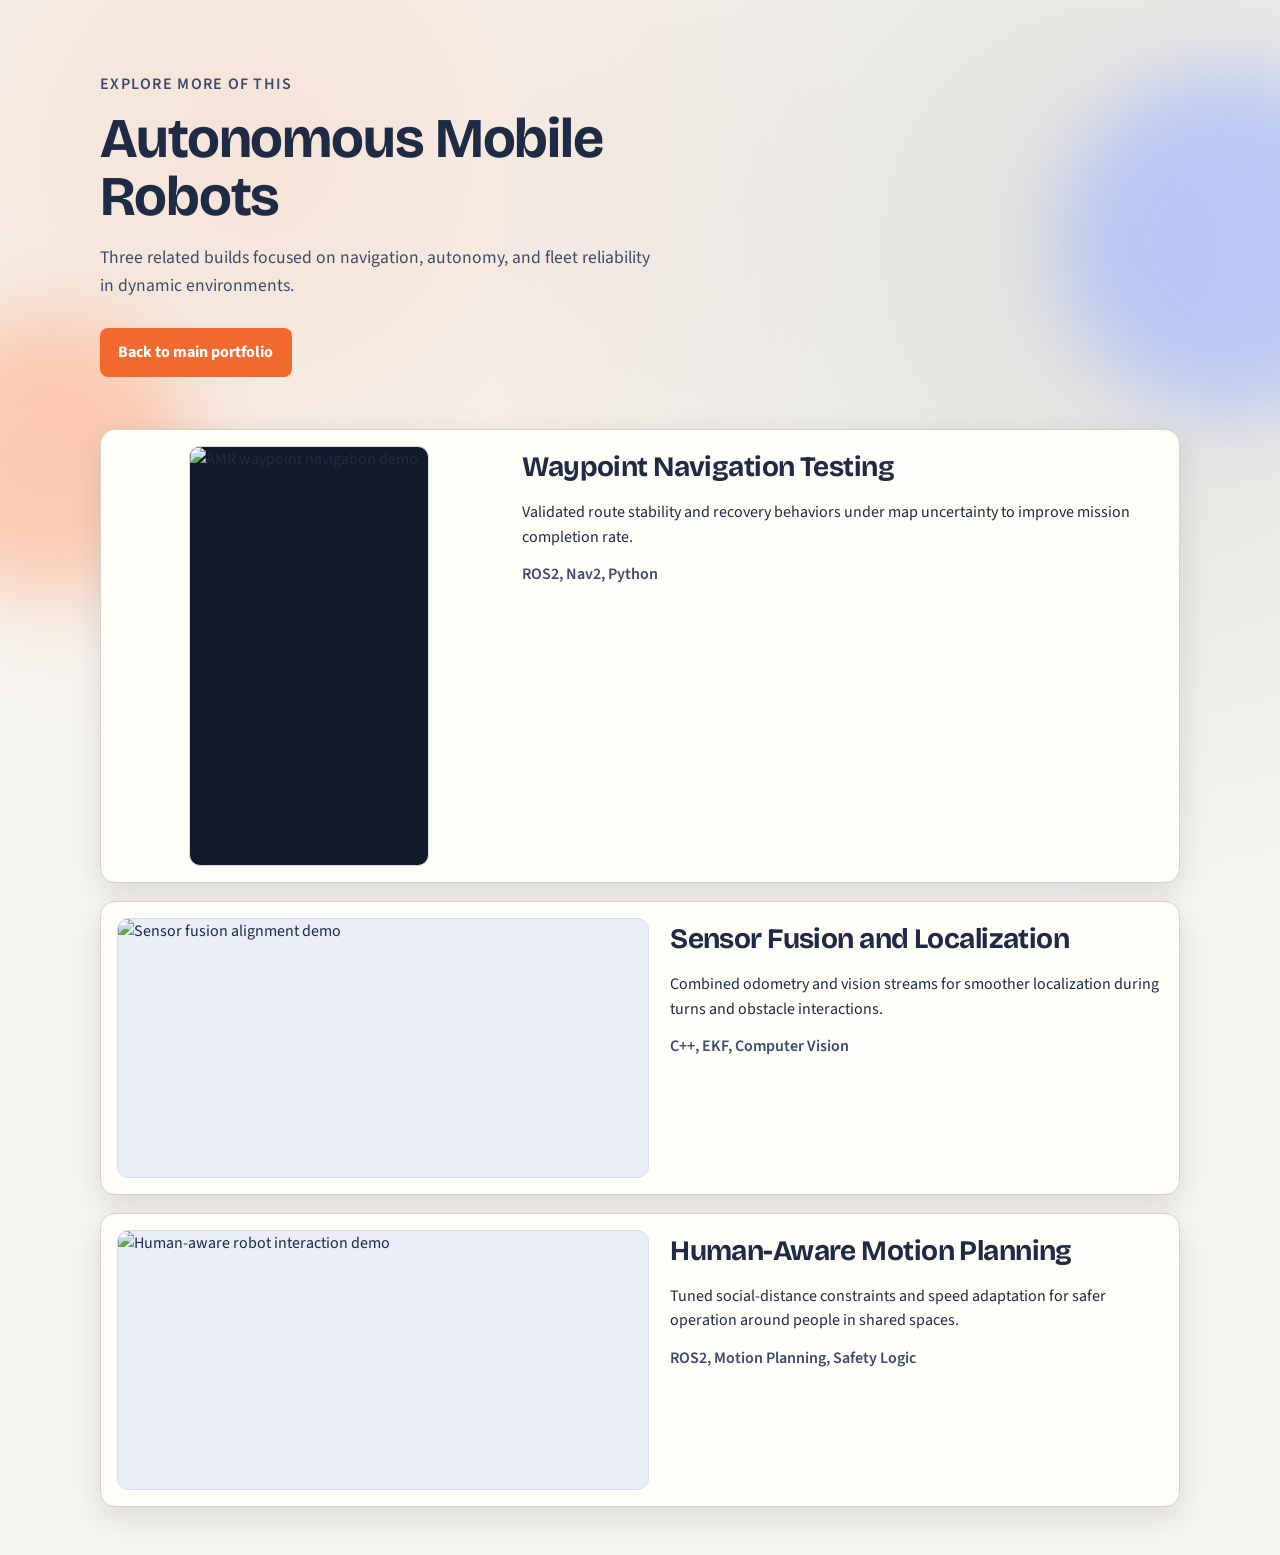
==== explore-amr.html @ bb1b942a "Added explore more links" ====
<!DOCTYPE html>
<html lang="en">
  <head>
    <meta charset="UTF-8" />
    <meta name="viewport" content="width=device-width, initial-scale=1.0" />
    <meta
      name="description"
      content="Related Autonomous Mobile Robots projects by Jorge Porcel."
    />
    <title>Explore More | Autonomous Mobile Robots</title>
    <link rel="preconnect" href="https://fonts.googleapis.com" />
    <link rel="preconnect" href="https://fonts.gstatic.com" crossorigin />
    <link
      href="https://fonts.googleapis.com/css2?family=Bricolage+Grotesque:wght@400;600;700;800&family=Source+Sans+3:wght@400;600&display=swap"
      rel="stylesheet"
    />
    <link rel="stylesheet" href="styles.css" />
  </head>
  <body>
    <div class="bg-orb orb-left" aria-hidden="true"></div>
    <div class="bg-orb orb-right" aria-hidden="true"></div>

    <header class="hero wrapper reveal">
      <p class="eyebrow">Explore more of this</p>
      <h1>Autonomous Mobile Robots</h1>
      <p class="intro">
        Three related builds focused on navigation, autonomy, and fleet reliability in dynamic environments.
      </p>
      <a class="cta" href="index.html">Back to main portfolio</a>
    </header>

    <main class="wrapper projects" id="projects">
      <article class="project-card project-card--portrait reveal">
        <img src="assets/AMR_Test.gif" alt="AMR waypoint navigation demo" loading="lazy" />
        <div class="project-content">
          <h2>Waypoint Navigation Testing</h2>
          <p>
            Validated route stability and recovery behaviors under map uncertainty to improve mission completion rate.
          </p>
          <p class="stack">ROS2, Nav2, Python</p>
        </div>
      </article>

      <article class="project-card reveal">
        <img src="assets/levelling.gif" alt="Sensor fusion alignment demo" loading="lazy" />
        <div class="project-content">
          <h2>Sensor Fusion and Localization</h2>
          <p>
            Combined odometry and vision streams for smoother localization during turns and obstacle interactions.
          </p>
          <p class="stack">C++, EKF, Computer Vision</p>
        </div>
      </article>

      <article class="project-card reveal">
        <img src="assets/face.gif" alt="Human-aware robot interaction demo" loading="lazy" />
        <div class="project-content">
          <h2>Human-Aware Motion Planning</h2>
          <p>
            Tuned social-distance constraints and speed adaptation for safer operation around people in shared spaces.
          </p>
          <p class="stack">ROS2, Motion Planning, Safety Logic</p>
        </div>
      </article>
    </main>

    <script>
      const observer = new IntersectionObserver(
        (entries) => {
          entries.forEach((entry) => {
            if (entry.isIntersecting) {
              entry.target.classList.add("in-view");
              observer.unobserve(entry.target);
            }
          });
        },
        { threshold: 0.2 }
      );

      document.querySelectorAll(".reveal").forEach((el, index) => {
        el.style.transitionDelay = `${Math.min(index * 90, 260)}ms`;
        observer.observe(el);
      });
    </script>
  </body>
</html>
---- styles.css ----
:root {
  --bg: #f6f4ef;
  --ink: #1f2a44;
  --ink-soft: #3c4b6d;
  --card: #fffdf7;
  --line: #d8d3c6;
  --accent: #f26a2e;
  --accent-dark: #cf4f18;
  --shadow: 0 10px 30px rgba(31, 42, 68, 0.12);
}

* {
  box-sizing: border-box;
}

html,
body {
  margin: 0;
  padding: 0;
}

body {
  font-family: "Source Sans 3", sans-serif;
  background:
    radial-gradient(circle at 20% 10%, rgba(242, 106, 46, 0.12), transparent 35%),
    radial-gradient(circle at 88% 16%, rgba(31, 42, 68, 0.1), transparent 38%),
    var(--bg);
  color: var(--ink);
  line-height: 1.55;
  overflow-x: hidden;
}

.wrapper {
  width: min(1080px, 92vw);
  margin: 0 auto;
}

.bg-orb {
  position: fixed;
  z-index: -1;
  border-radius: 999px;
  filter: blur(36px);
  opacity: 0.6;
}

.orb-left {
  width: 280px;
  height: 280px;
  left: -90px;
  top: 35vh;
  background: #ffb38f;
}

.orb-right {
  width: 340px;
  height: 340px;
  right: -120px;
  top: 8vh;
  background: #9fb6ff;
}

.hero {
  padding: 4.5rem 0 2.5rem;
}

.eyebrow {
  margin: 0 0 0.8rem;
  text-transform: uppercase;
  letter-spacing: 0.08em;
  font-weight: 600;
  color: var(--ink-soft);
}

h1,
h2 {
  font-family: "Bricolage Grotesque", sans-serif;
  margin: 0;
  letter-spacing: -0.02em;
}

h1 {
  font-size: clamp(2rem, 5vw, 3.5rem);
  max-width: 18ch;
  line-height: 1.04;
}

.intro {
  max-width: 62ch;
  margin: 1.15rem 0 1.8rem;
  color: var(--ink-soft);
  font-size: 1.1rem;
}

.cta {
  display: inline-block;
  background: var(--accent);
  color: #fff;
  text-decoration: none;
  font-weight: 700;
  padding: 0.75rem 1.15rem;
  border-radius: 0.5rem;
  transition: transform 180ms ease, background-color 180ms ease;
}

.cta:hover {
  transform: translateY(-2px);
  background: var(--accent-dark);
}

.projects {
  display: grid;
  gap: 1.1rem;
  padding: 0.8rem 0 3rem;
}

.project-card {
  display: grid;
  grid-template-columns: 1.08fr 1fr;
  gap: 1.3rem;
  background: var(--card);
  border: 1px solid var(--line);
  border-radius: 0.95rem;
  padding: 1rem;
  box-shadow: var(--shadow);
}

.project-card img {
  width: 100%;
  height: 260px;
  object-fit: cover;
  border-radius: 0.7rem;
  border: 1px solid #d5deef;
  background: #e8edf8;
}

.project-card--portrait {
  grid-template-columns: 0.75fr 1.25fr;
}

.project-card--portrait img {
  width: min(100%, 240px);
  height: 420px;
  justify-self: center;
  object-fit: contain;
  background: #111827;
}

.project-content h2 {
  font-size: clamp(1.35rem, 2.2vw, 1.85rem);
  margin-bottom: 0.65rem;
}

.project-content p {
  margin: 0 0 0.78rem;
}

.stack {
  color: var(--ink-soft);
  font-weight: 600;
}

.project-content a,
.footer a {
  color: #163f9a;
  font-weight: 700;
}

.footer {
  border-top: 1px solid var(--line);
  padding: 1.2rem 0 2.5rem;
  color: var(--ink-soft);
}

.reveal {
  opacity: 0;
  transform: translateY(20px);
  transition: opacity 540ms ease, transform 540ms ease;
}

.reveal.in-view {
  opacity: 1;
  transform: translateY(0);
}

@media (max-width: 860px) {
  .project-card {
    grid-template-columns: 1fr;
  }

  .project-card img {
    height: 230px;
  }

  .project-card--portrait img {
    width: min(100%, 280px);
    height: 380px;
  }
}

@media (max-width: 520px) {
  .hero {
    padding-top: 3.3rem;
  }

  .project-card {
    padding: 0.8rem;
    gap: 0.9rem;
  }

  .project-card img {
    height: 200px;
  }

  .project-card--portrait img {
    width: min(100%, 240px);
    height: 320px;
  }
}
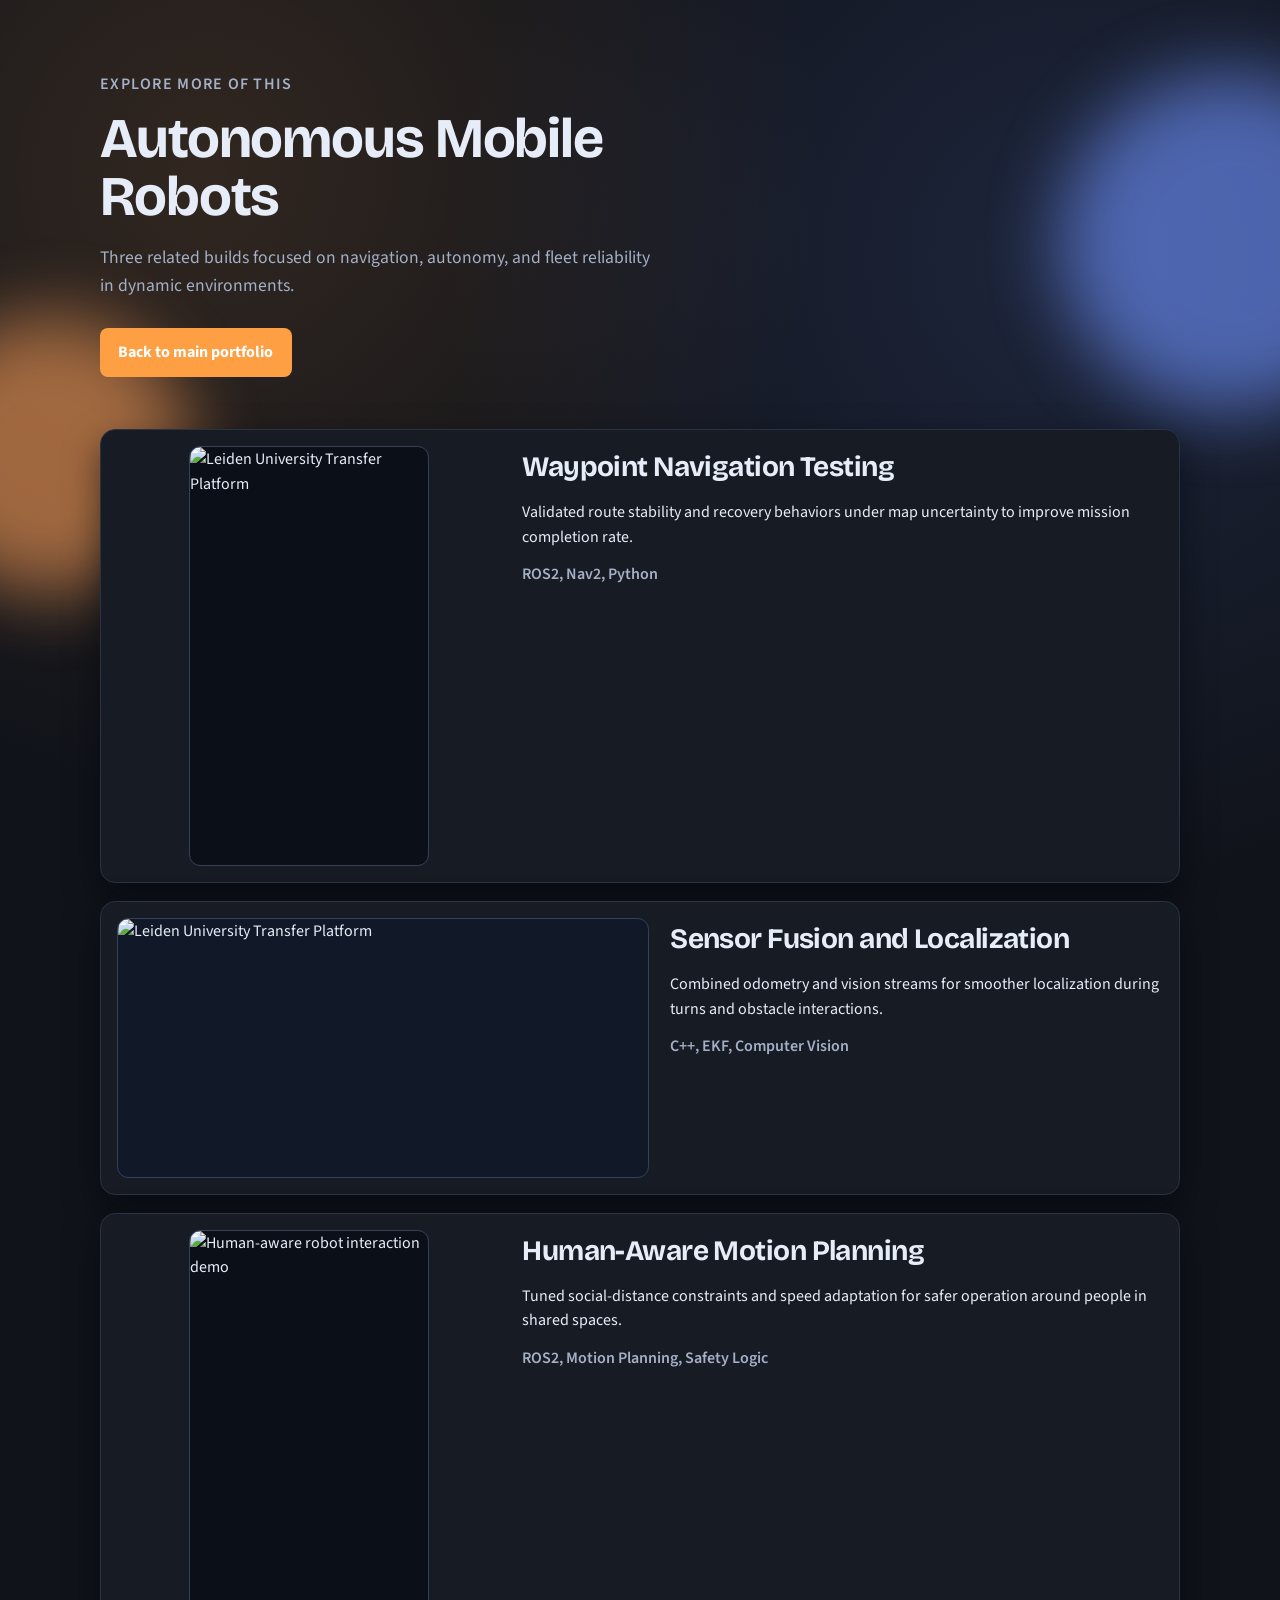
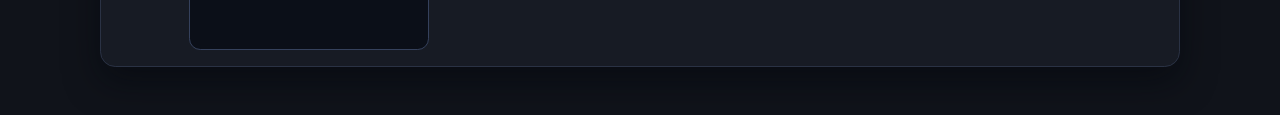
==== commit 78c6f981: "Dark Theme Correct gifs" ====
--- a/explore-amr.html
+++ b/explore-amr.html
@@ -31,7 +31,7 @@
 
     <main class="wrapper projects" id="projects">
       <article class="project-card project-card--portrait reveal">
-        <img src="assets/AMR_Test.gif" alt="AMR waypoint navigation demo" loading="lazy" />
+        <img src="assets/amrTests.gif" alt="Leiden University Transfer Platform" loading="lazy" />
         <div class="project-content">
           <h2>Waypoint Navigation Testing</h2>
           <p>
@@ -42,7 +42,7 @@
       </article>
 
       <article class="project-card reveal">
-        <img src="assets/levelling.gif" alt="Sensor fusion alignment demo" loading="lazy" />
+        <img src="assets/Leiden.gif" alt="Leiden University Transfer Platform" loading="lazy" />
         <div class="project-content">
           <h2>Sensor Fusion and Localization</h2>
           <p>
@@ -52,8 +52,8 @@
         </div>
       </article>
 
-      <article class="project-card reveal">
-        <img src="assets/face.gif" alt="Human-aware robot interaction demo" loading="lazy" />
+      <article class="project-card project-card--portrait reveal">
+        <img src="assets/AMR_SmartCart.gif" alt="Human-aware robot interaction demo" loading="lazy" />
         <div class="project-content">
           <h2>Human-Aware Motion Planning</h2>
           <p>
--- a/styles.css
+++ b/styles.css
@@ -1,12 +1,13 @@
 :root {
-  --bg: #f6f4ef;
-  --ink: #1f2a44;
-  --ink-soft: #3c4b6d;
-  --card: #fffdf7;
-  --line: #d8d3c6;
-  --accent: #f26a2e;
-  --accent-dark: #cf4f18;
-  --shadow: 0 10px 30px rgba(31, 42, 68, 0.12);
+  --bg: #10131a;
+  --ink: #e7edf8;
+  --ink-soft: #a4b0c7;
+  --card: #171b24;
+  --line: #2a3244;
+  --accent: #ff9f43;
+  --accent-dark: #f18921;
+  --link: #7cb7ff;
+  --shadow: 0 14px 34px rgba(4, 7, 12, 0.55);
 }
 
 * {
@@ -22,8 +23,8 @@
 body {
   font-family: "Source Sans 3", sans-serif;
   background:
-    radial-gradient(circle at 20% 10%, rgba(242, 106, 46, 0.12), transparent 35%),
-    radial-gradient(circle at 88% 16%, rgba(31, 42, 68, 0.1), transparent 38%),
+    radial-gradient(circle at 16% 10%, rgba(255, 159, 67, 0.14), transparent 33%),
+    radial-gradient(circle at 84% 15%, rgba(108, 143, 255, 0.15), transparent 35%),
     var(--bg);
   color: var(--ink);
   line-height: 1.55;
@@ -48,7 +49,7 @@
   height: 280px;
   left: -90px;
   top: 35vh;
-  background: #ffb38f;
+  background: #f79c58;
 }
 
 .orb-right {
@@ -56,7 +57,7 @@
   height: 340px;
   right: -120px;
   top: 8vh;
-  background: #9fb6ff;
+  background: #6f93ff;
 }
 
 .hero {
@@ -129,8 +130,8 @@
   height: 260px;
   object-fit: cover;
   border-radius: 0.7rem;
-  border: 1px solid #d5deef;
-  background: #e8edf8;
+  border: 1px solid #35415c;
+  background: #111827;
 }
 
 .project-card--portrait {
@@ -142,7 +143,7 @@
   height: 420px;
   justify-self: center;
   object-fit: contain;
-  background: #111827;
+  background: #0b0f18;
 }
 
 .project-content h2 {
@@ -161,8 +162,14 @@
 
 .project-content a,
 .footer a {
-  color: #163f9a;
+  color: var(--link);
   font-weight: 700;
+  text-underline-offset: 2px;
+}
+
+.project-content a:hover,
+.footer a:hover {
+  color: #a8ccff;
 }
 
 .footer {
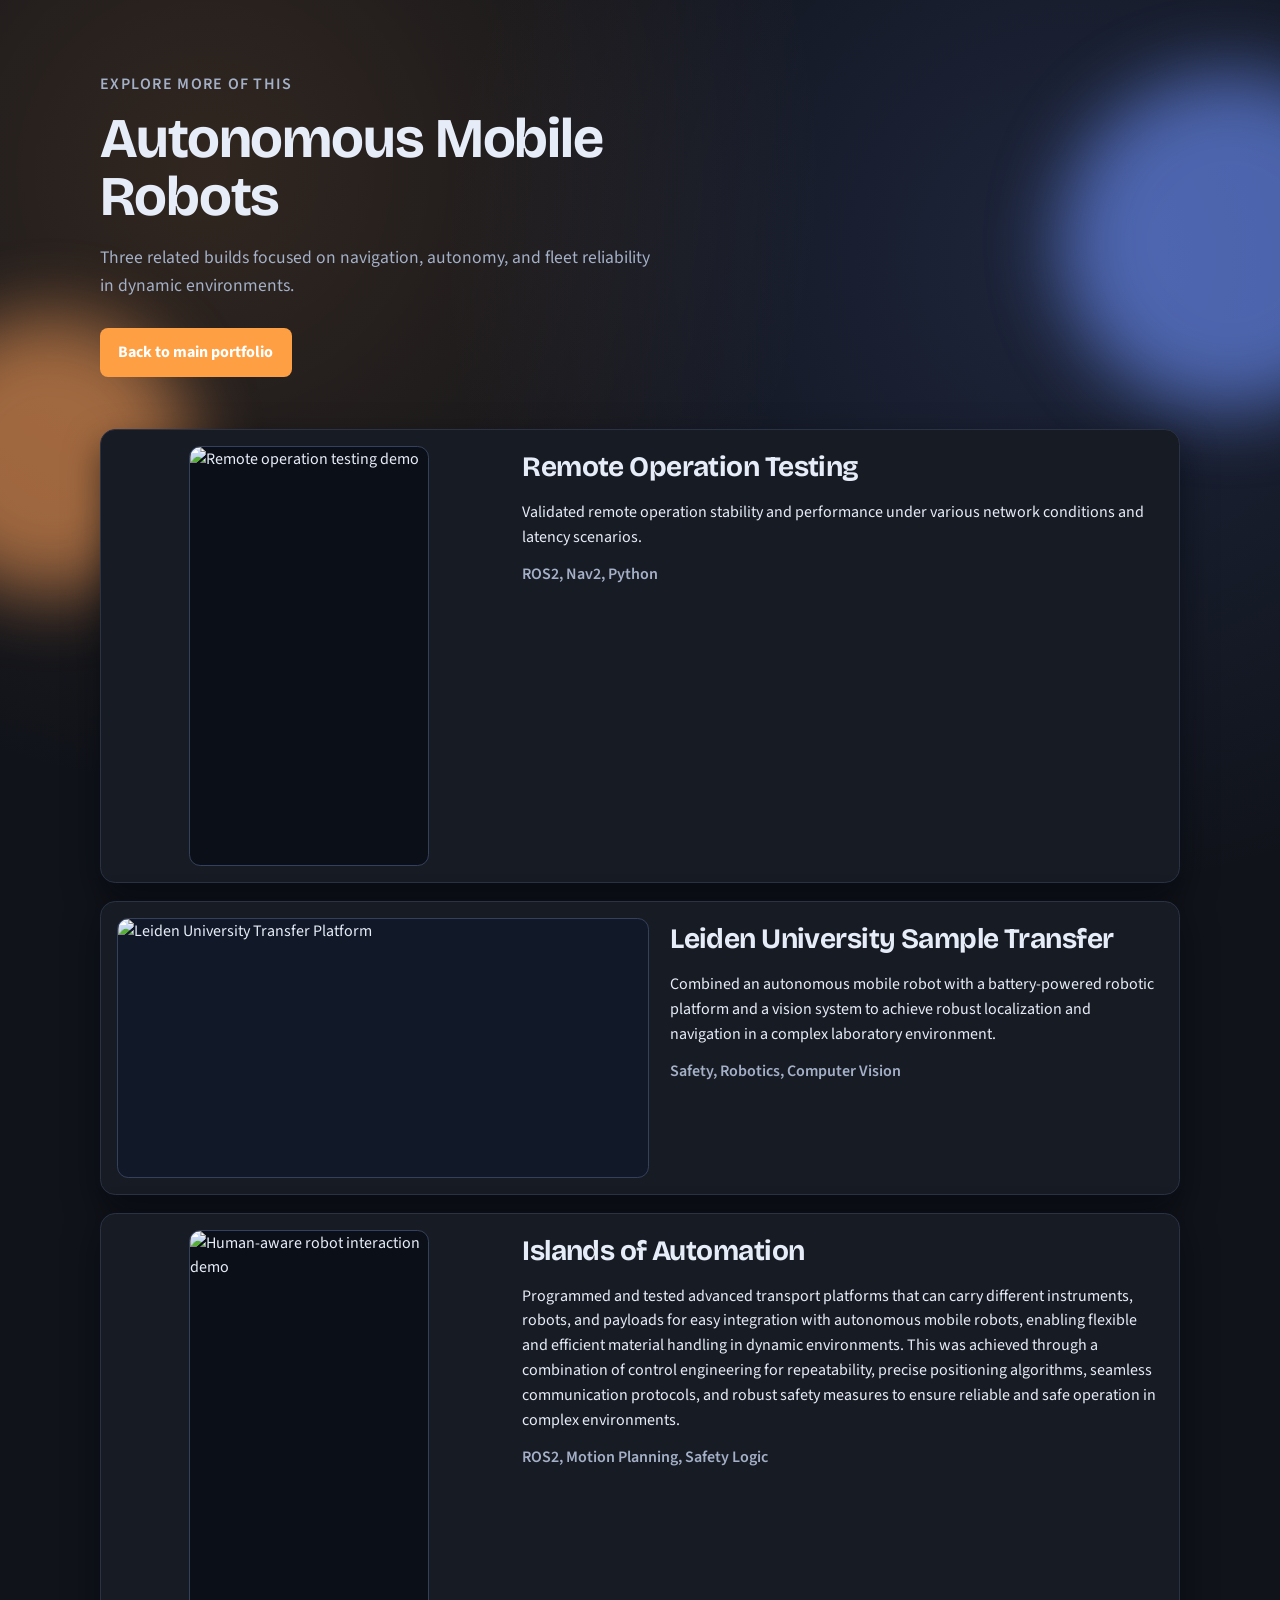
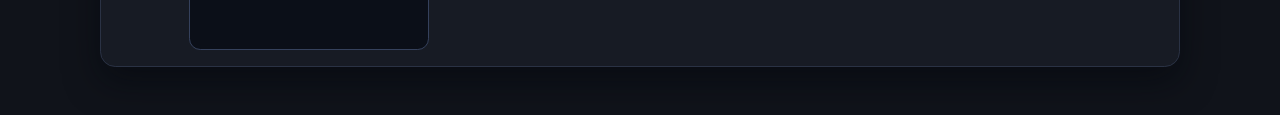
==== commit 0ab06f1b: "Corrected Text, First Version" ====
--- a/explore-amr.html
+++ b/explore-amr.html
@@ -31,11 +31,11 @@
 
     <main class="wrapper projects" id="projects">
       <article class="project-card project-card--portrait reveal">
-        <img src="assets/amrTests.gif" alt="Leiden University Transfer Platform" loading="lazy" />
+        <img src="assets/amrTests.gif" alt="Remote operation testing demo" loading="lazy" />
         <div class="project-content">
-          <h2>Waypoint Navigation Testing</h2>
+          <h2>Remote Operation Testing</h2>
           <p>
-            Validated route stability and recovery behaviors under map uncertainty to improve mission completion rate.
+            Validated remote operation stability and performance under various network conditions and latency scenarios.
           </p>
           <p class="stack">ROS2, Nav2, Python</p>
         </div>
@@ -44,20 +44,27 @@
       <article class="project-card reveal">
         <img src="assets/Leiden.gif" alt="Leiden University Transfer Platform" loading="lazy" />
         <div class="project-content">
-          <h2>Sensor Fusion and Localization</h2>
+          <h2>Leiden University Sample Transfer</h2>
           <p>
-            Combined odometry and vision streams for smoother localization during turns and obstacle interactions.
+            Combined an autonomous mobile robot with a battery-powered robotic platform and a
+            vision system to achieve robust localization and navigation in a complex laboratory
+            environment.
           </p>
-          <p class="stack">C++, EKF, Computer Vision</p>
+          <p class="stack">Safety, Robotics, Computer Vision</p>
         </div>
       </article>
 
       <article class="project-card project-card--portrait reveal">
         <img src="assets/AMR_SmartCart.gif" alt="Human-aware robot interaction demo" loading="lazy" />
         <div class="project-content">
-          <h2>Human-Aware Motion Planning</h2>
+          <h2>Islands of Automation</h2>
           <p>
-            Tuned social-distance constraints and speed adaptation for safer operation around people in shared spaces.
+            Programmed and tested advanced transport platforms that can carry different
+            instruments, robots, and payloads for easy integration with autonomous mobile robots,
+            enabling flexible and efficient material handling in dynamic environments. This was
+            achieved through a combination of control engineering for repeatability, precise
+            positioning algorithms, seamless communication protocols, and robust safety measures
+            to ensure reliable and safe operation in complex environments.
           </p>
           <p class="stack">ROS2, Motion Planning, Safety Logic</p>
         </div>
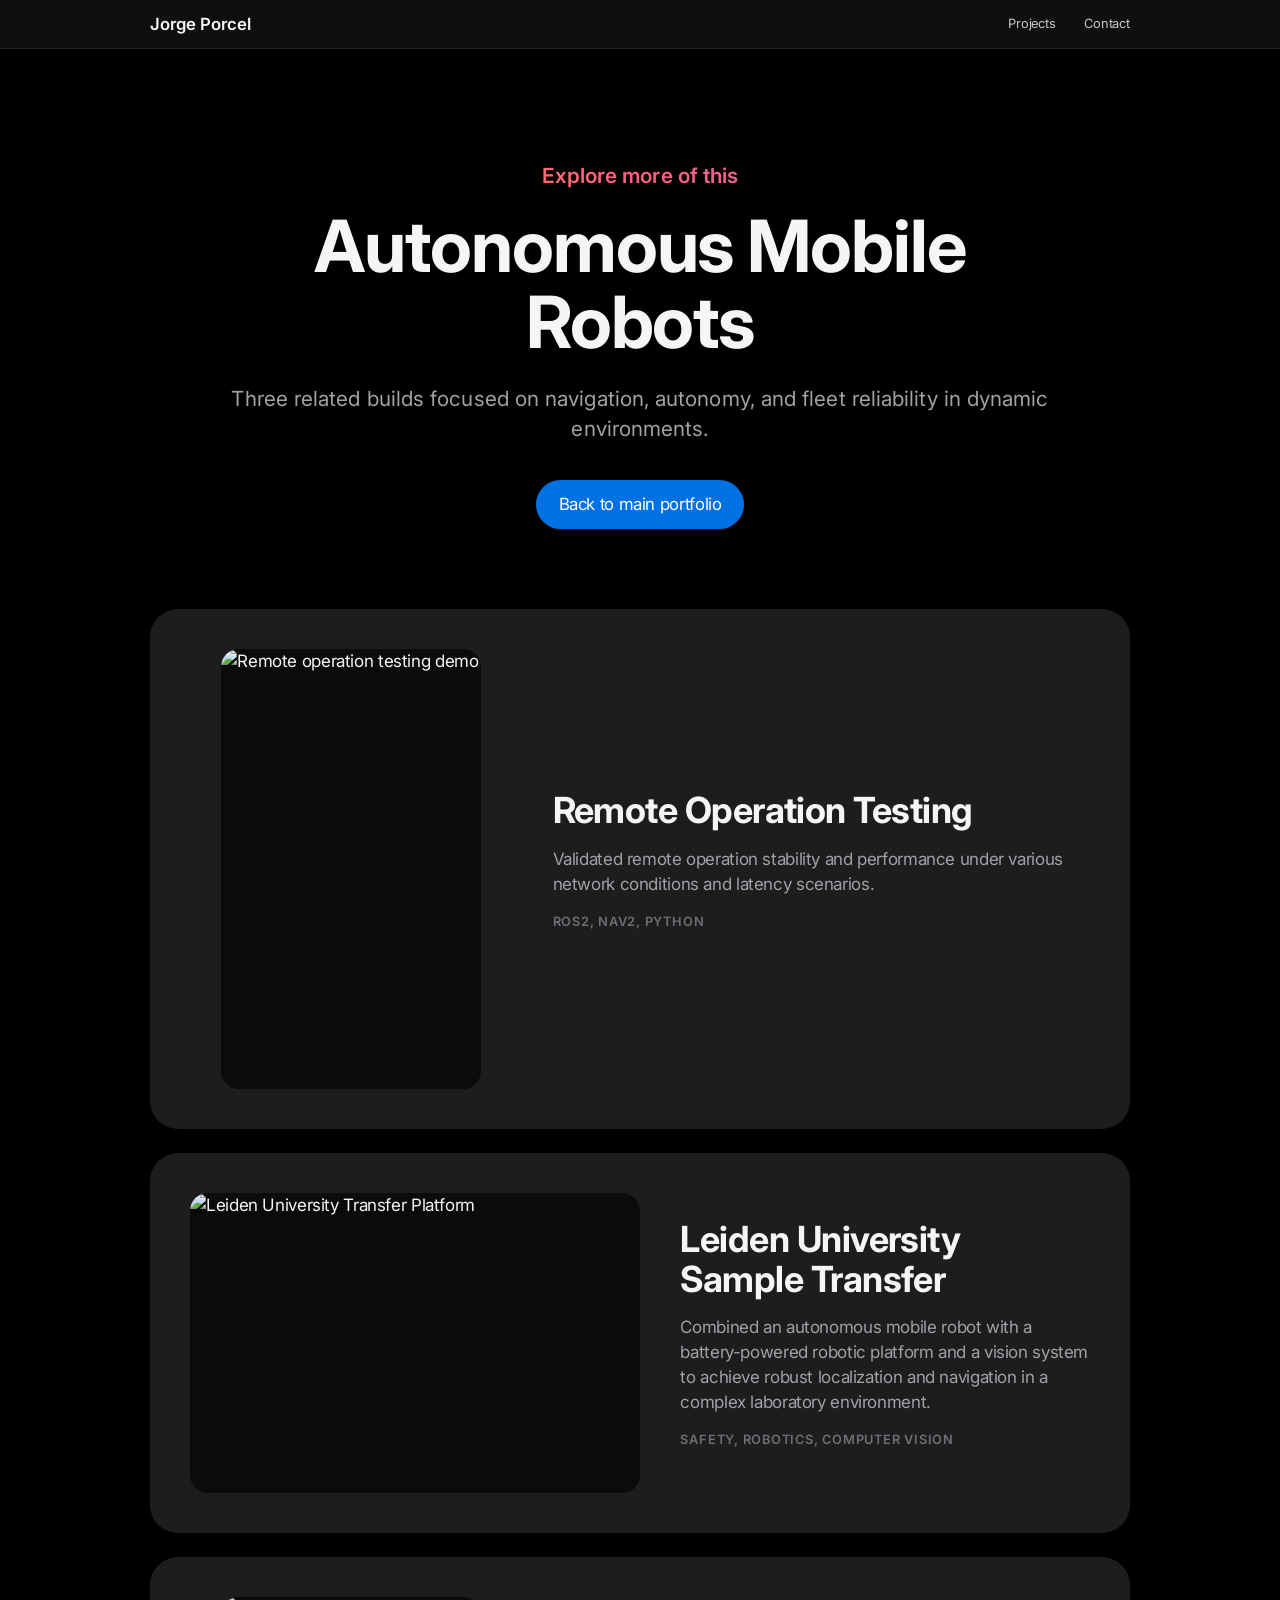
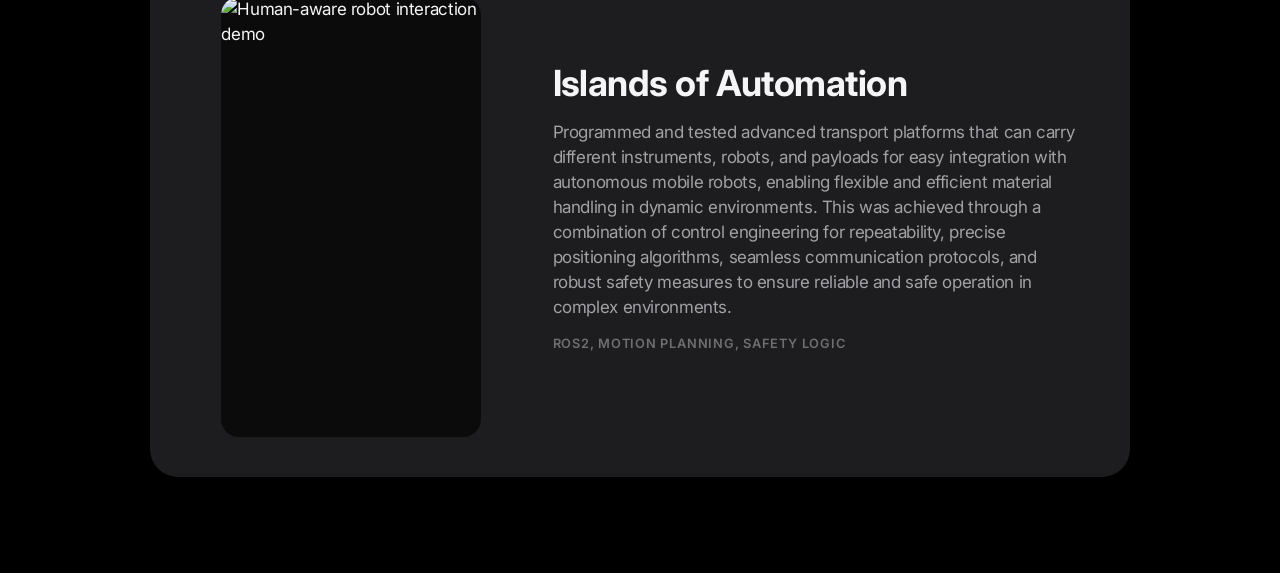
==== commit 128e38fe: "Apple-style redesign: frosted nav, centered hero, rounded cards Co-Authored-By: Claude Opus 5.5 <nor" ====
--- a/explore-amr.html
+++ b/explore-amr.html
@@ -11,14 +11,21 @@
     <link rel="preconnect" href="https://fonts.googleapis.com" />
     <link rel="preconnect" href="https://fonts.gstatic.com" crossorigin />
     <link
-      href="https://fonts.googleapis.com/css2?family=Bricolage+Grotesque:wght@400;600;700;800&family=Source+Sans+3:wght@400;600&display=swap"
+      href="https://fonts.googleapis.com/css2?family=Inter:wght@400;500;600;700&display=swap"
       rel="stylesheet"
     />
     <link rel="stylesheet" href="styles.css" />
   </head>
   <body>
-    <div class="bg-orb orb-left" aria-hidden="true"></div>
-    <div class="bg-orb orb-right" aria-hidden="true"></div>
+    <nav class="nav" aria-label="Main">
+      <div class="wrapper nav-inner">
+        <a class="nav-brand" href="index.html">Jorge Porcel</a>
+        <div class="nav-links">
+          <a href="index.html#projects">Projects</a>
+          <a href="mailto:geogeporcel@gmail.com">Contact</a>
+        </div>
+      </div>
+    </nav>
 
     <header class="hero wrapper reveal">
       <p class="eyebrow">Explore more of this</p>
--- a/styles.css
+++ b/styles.css
@@ -1,17 +1,27 @@
 :root {
-  --bg: #10131a;
-  --ink: #e7edf8;
-  --ink-soft: #a4b0c7;
-  --card: #171b24;
-  --line: #2a3244;
-  --accent: #ff9f43;
-  --accent-dark: #f18921;
-  --link: #7cb7ff;
-  --shadow: 0 14px 34px rgba(4, 7, 12, 0.55);
+  --bg: #000;
+  --ink: #f5f5f7;
+  --ink-soft: #a1a1a6;
+  --ink-faint: #6e6e73;
+  --card: #1d1d1f;
+  --card-hover: #232325;
+  --line: rgba(255, 255, 255, 0.08);
+  --accent: #0071e3;
+  --accent-hover: #0077ed;
+  --link: #2997ff;
+  --nav-bg: rgba(22, 22, 23, 0.72);
+  --ease: cubic-bezier(0.28, 0.11, 0.32, 1);
+  --font: -apple-system, BlinkMacSystemFont, "SF Pro Display", "SF Pro Text", "Inter",
+    "Helvetica Neue", "Segoe UI", Arial, sans-serif;
 }
 
 * {
   box-sizing: border-box;
+}
+
+html {
+  scroll-behavior: smooth;
+  scroll-padding-top: 64px;
 }
 
 html,
@@ -21,75 +31,104 @@
 }
 
 body {
-  font-family: "Source Sans 3", sans-serif;
-  background:
-    radial-gradient(circle at 16% 10%, rgba(255, 159, 67, 0.14), transparent 33%),
-    radial-gradient(circle at 84% 15%, rgba(108, 143, 255, 0.15), transparent 35%),
-    var(--bg);
+  font-family: var(--font);
+  background: var(--bg);
   color: var(--ink);
-  line-height: 1.55;
+  font-size: 17px;
+  line-height: 1.47;
+  letter-spacing: -0.022em;
+  -webkit-font-smoothing: antialiased;
+  -moz-osx-font-smoothing: grayscale;
   overflow-x: hidden;
 }
 
 .wrapper {
-  width: min(1080px, 92vw);
+  width: min(980px, calc(100% - 44px));
   margin: 0 auto;
 }
 
-.bg-orb {
-  position: fixed;
-  z-index: -1;
-  border-radius: 999px;
-  filter: blur(36px);
-  opacity: 0.6;
-}
-
-.orb-left {
-  width: 280px;
-  height: 280px;
-  left: -90px;
-  top: 35vh;
-  background: #f79c58;
-}
-
-.orb-right {
-  width: 340px;
-  height: 340px;
-  right: -120px;
-  top: 8vh;
-  background: #6f93ff;
-}
-
+/* Frosted navigation bar */
+.nav {
+  position: sticky;
+  top: 0;
+  z-index: 100;
+  background: var(--nav-bg);
+  backdrop-filter: saturate(180%) blur(20px);
+  -webkit-backdrop-filter: saturate(180%) blur(20px);
+  border-bottom: 1px solid var(--line);
+}
+
+.nav-inner {
+  display: flex;
+  align-items: center;
+  justify-content: space-between;
+  height: 48px;
+}
+
+.nav-brand {
+  color: var(--ink);
+  text-decoration: none;
+  font-weight: 600;
+  font-size: 1.05rem;
+  letter-spacing: -0.01em;
+}
+
+.nav-links {
+  display: flex;
+  gap: 1.75rem;
+}
+
+.nav-links a {
+  color: var(--ink);
+  opacity: 0.8;
+  text-decoration: none;
+  font-size: 0.8rem;
+  letter-spacing: -0.01em;
+  transition: opacity 200ms var(--ease);
+}
+
+.nav-links a:hover {
+  opacity: 1;
+}
+
+/* Hero */
 .hero {
-  padding: 4.5rem 0 2.5rem;
+  padding: 7rem 0 5rem;
+  text-align: center;
 }
 
 .eyebrow {
-  margin: 0 0 0.8rem;
-  text-transform: uppercase;
-  letter-spacing: 0.08em;
+  margin: 0 0 1rem;
+  font-size: 1.3rem;
   font-weight: 600;
-  color: var(--ink-soft);
+  letter-spacing: 0.004em;
+  background: linear-gradient(90deg, #ff9f43, #ff5e7e 50%, #a879ff);
+  -webkit-background-clip: text;
+  background-clip: text;
+  color: transparent;
 }
 
 h1,
 h2 {
-  font-family: "Bricolage Grotesque", sans-serif;
   margin: 0;
-  letter-spacing: -0.02em;
+  font-weight: 700;
+  letter-spacing: -0.015em;
 }
 
 h1 {
-  font-size: clamp(2rem, 5vw, 3.5rem);
+  font-size: clamp(2.5rem, 6vw, 4.5rem);
+  line-height: 1.06;
   max-width: 18ch;
-  line-height: 1.04;
+  margin: 0 auto;
 }
 
 .intro {
-  max-width: 62ch;
-  margin: 1.15rem 0 1.8rem;
+  max-width: 40em;
+  margin: 1.5rem auto 2.25rem;
   color: var(--ink-soft);
-  font-size: 1.1rem;
+  font-size: clamp(1.1rem, 1.8vw, 1.3rem);
+  line-height: 1.45;
+  letter-spacing: 0.004em;
 }
 
 .cta {
@@ -97,41 +136,55 @@
   background: var(--accent);
   color: #fff;
   text-decoration: none;
-  font-weight: 700;
-  padding: 0.75rem 1.15rem;
-  border-radius: 0.5rem;
-  transition: transform 180ms ease, background-color 180ms ease;
+  font-size: 1.05rem;
+  font-weight: 400;
+  padding: 0.75rem 1.4rem;
+  border-radius: 980px;
+  transition: background-color 200ms var(--ease), transform 200ms var(--ease);
 }
 
 .cta:hover {
-  transform: translateY(-2px);
-  background: var(--accent-dark);
-}
-
+  background: var(--accent-hover);
+}
+
+.cta:active {
+  transform: scale(0.97);
+}
+
+/* Project cards */
 .projects {
   display: grid;
-  gap: 1.1rem;
-  padding: 0.8rem 0 3rem;
+  gap: 1.5rem;
+  padding: 0 0 6rem;
 }
 
 .project-card {
   display: grid;
-  grid-template-columns: 1.08fr 1fr;
-  gap: 1.3rem;
+  grid-template-columns: 1.1fr 1fr;
+  align-items: center;
+  gap: 2.5rem;
   background: var(--card);
-  border: 1px solid var(--line);
-  border-radius: 0.95rem;
-  padding: 1rem;
-  box-shadow: var(--shadow);
+  border-radius: 28px;
+  padding: 2.5rem;
+  overflow: hidden;
+  transition: background-color 400ms var(--ease), transform 400ms var(--ease);
+}
+
+.project-card:hover {
+  background: var(--card-hover);
 }
 
 .project-card img {
   width: 100%;
-  height: 260px;
+  height: 300px;
   object-fit: cover;
-  border-radius: 0.7rem;
-  border: 1px solid #35415c;
-  background: #111827;
+  border-radius: 18px;
+  background: #0b0b0c;
+  transition: transform 600ms var(--ease);
+}
+
+.project-card:hover img {
+  transform: scale(1.02);
 }
 
 .project-card--portrait {
@@ -139,49 +192,67 @@
 }
 
 .project-card--portrait img {
-  width: min(100%, 240px);
-  height: 420px;
+  width: min(100%, 260px);
+  height: 440px;
   justify-self: center;
   object-fit: contain;
-  background: #0b0f18;
 }
 
 .project-content h2 {
-  font-size: clamp(1.35rem, 2.2vw, 1.85rem);
-  margin-bottom: 0.65rem;
+  font-size: clamp(1.6rem, 3vw, 2.25rem);
+  line-height: 1.1;
+  margin-bottom: 1rem;
 }
 
 .project-content p {
-  margin: 0 0 0.78rem;
+  margin: 0 0 1rem;
+  color: var(--ink-soft);
 }
 
 .stack {
-  color: var(--ink-soft);
+  color: var(--ink-faint) !important;
+  font-size: 0.8rem;
   font-weight: 600;
+  text-transform: uppercase;
+  letter-spacing: 0.06em !important;
 }
 
 .project-content a,
 .footer a {
   color: var(--link);
-  font-weight: 700;
-  text-underline-offset: 2px;
+  text-decoration: none;
+}
+
+.project-content a::after {
+  content: " \203A";
+  display: inline-block;
+  margin-left: 0.15em;
+  transition: transform 200ms var(--ease);
 }
 
 .project-content a:hover,
 .footer a:hover {
-  color: #a8ccff;
-}
-
+  text-decoration: underline;
+}
+
+.project-content a:hover::after {
+  transform: translateX(3px);
+}
+
+/* Footer */
 .footer {
   border-top: 1px solid var(--line);
-  padding: 1.2rem 0 2.5rem;
-  color: var(--ink-soft);
-}
-
+  padding: 1.5rem 0 3rem;
+  color: var(--ink-faint);
+  font-size: 0.8rem;
+  text-align: center;
+}
+
+/* Scroll reveal */
 .reveal {
   opacity: 0;
-  transform: translateY(20px);
-  transition: opacity 540ms ease, transform 540ms ease;
+  transform: translateY(40px);
+  transition: opacity 900ms var(--ease), transform 900ms var(--ease);
 }
 
 .reveal.in-view {
@@ -189,37 +260,61 @@
   transform: translateY(0);
 }
 
+@media (prefers-reduced-motion: reduce) {
+  .reveal {
+    opacity: 1;
+    transform: none;
+    transition: none;
+  }
+
+  html {
+    scroll-behavior: auto;
+  }
+}
+
 @media (max-width: 860px) {
-  .project-card {
+  .project-card,
+  .project-card--portrait {
     grid-template-columns: 1fr;
+    gap: 1.75rem;
+    padding: 1.75rem;
   }
 
   .project-card img {
-    height: 230px;
+    height: 260px;
   }
 
   .project-card--portrait img {
     width: min(100%, 280px);
-    height: 380px;
+    height: 400px;
+  }
+
+  .project-content {
+    text-align: center;
   }
 }
 
 @media (max-width: 520px) {
   .hero {
-    padding-top: 3.3rem;
-  }
-
-  .project-card {
-    padding: 0.8rem;
-    gap: 0.9rem;
+    padding: 4.5rem 0 3.5rem;
+  }
+
+  .nav-links {
+    gap: 1.25rem;
+  }
+
+  .project-card,
+  .project-card--portrait {
+    padding: 1.25rem 1.25rem 1.5rem;
+    border-radius: 22px;
   }
 
   .project-card img {
-    height: 200px;
+    height: 210px;
   }
 
   .project-card--portrait img {
     width: min(100%, 240px);
-    height: 320px;
-  }
-}
+    height: 340px;
+  }
+}
